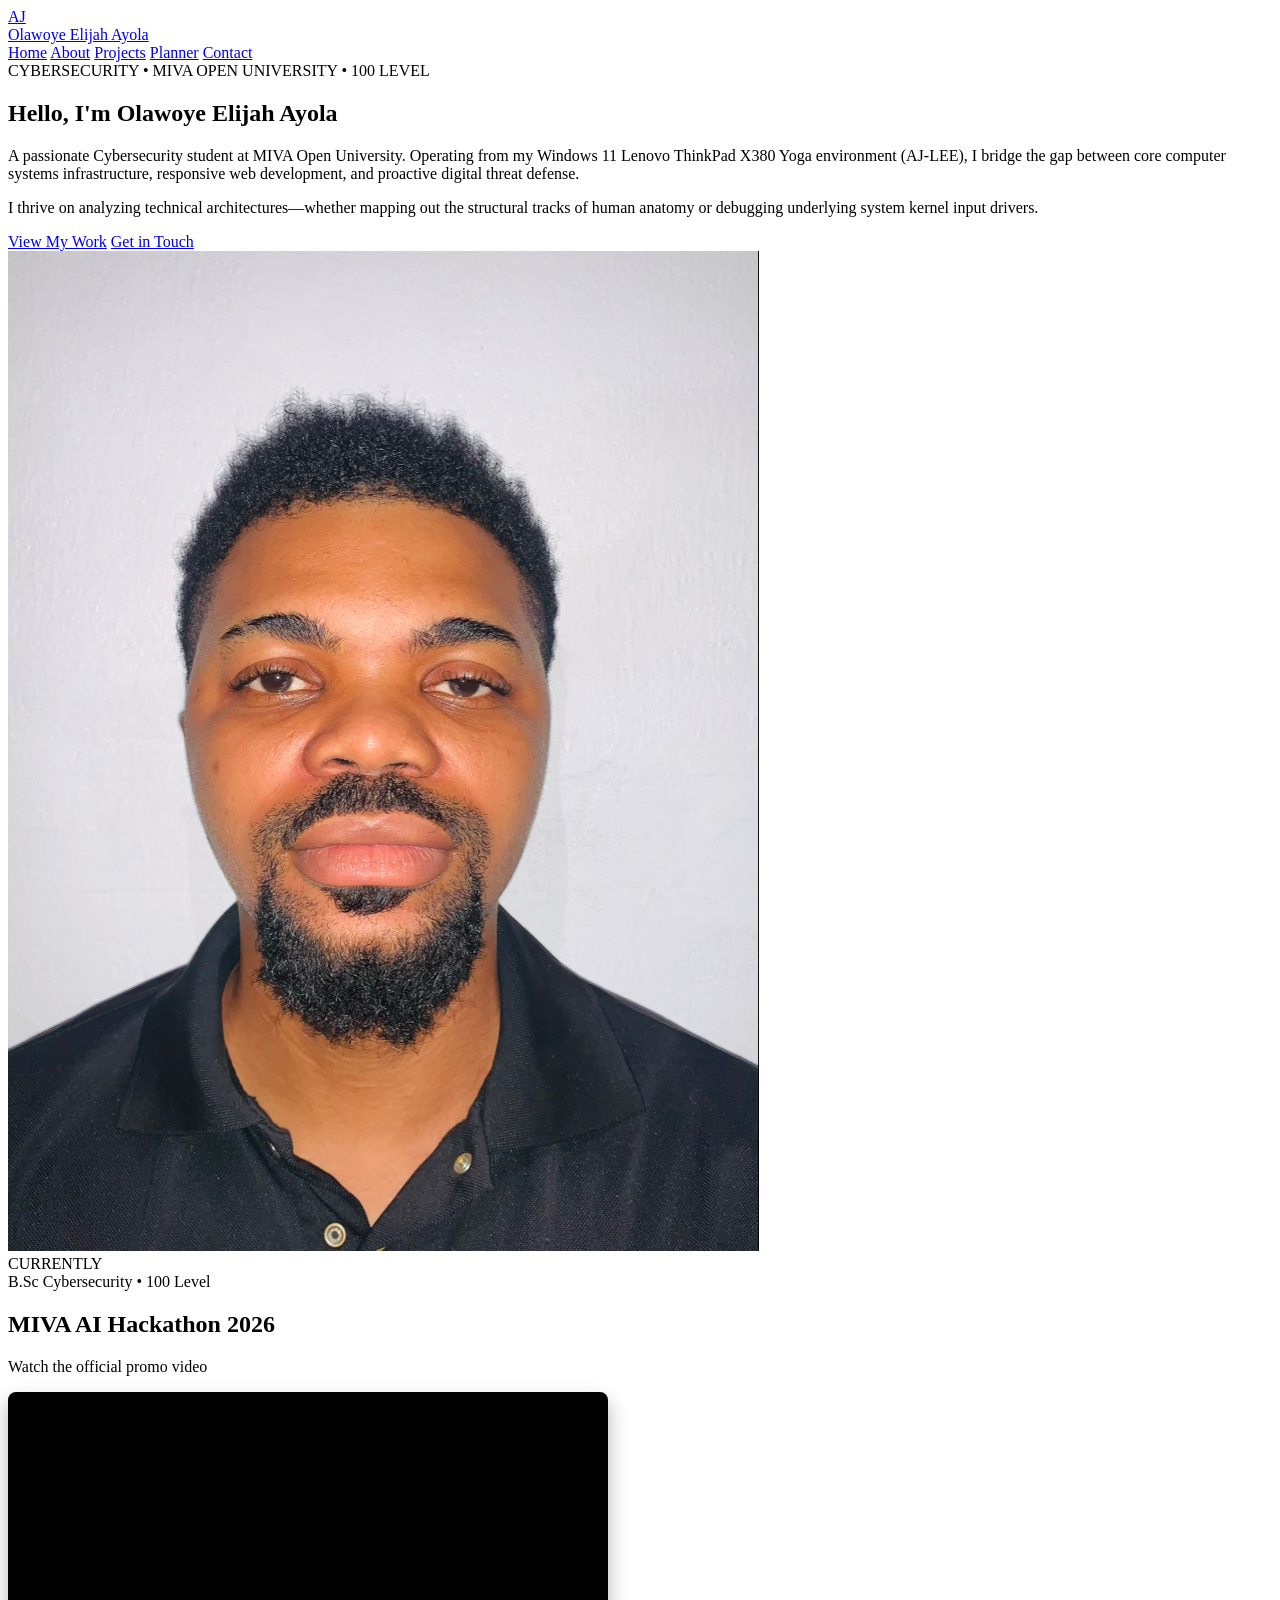
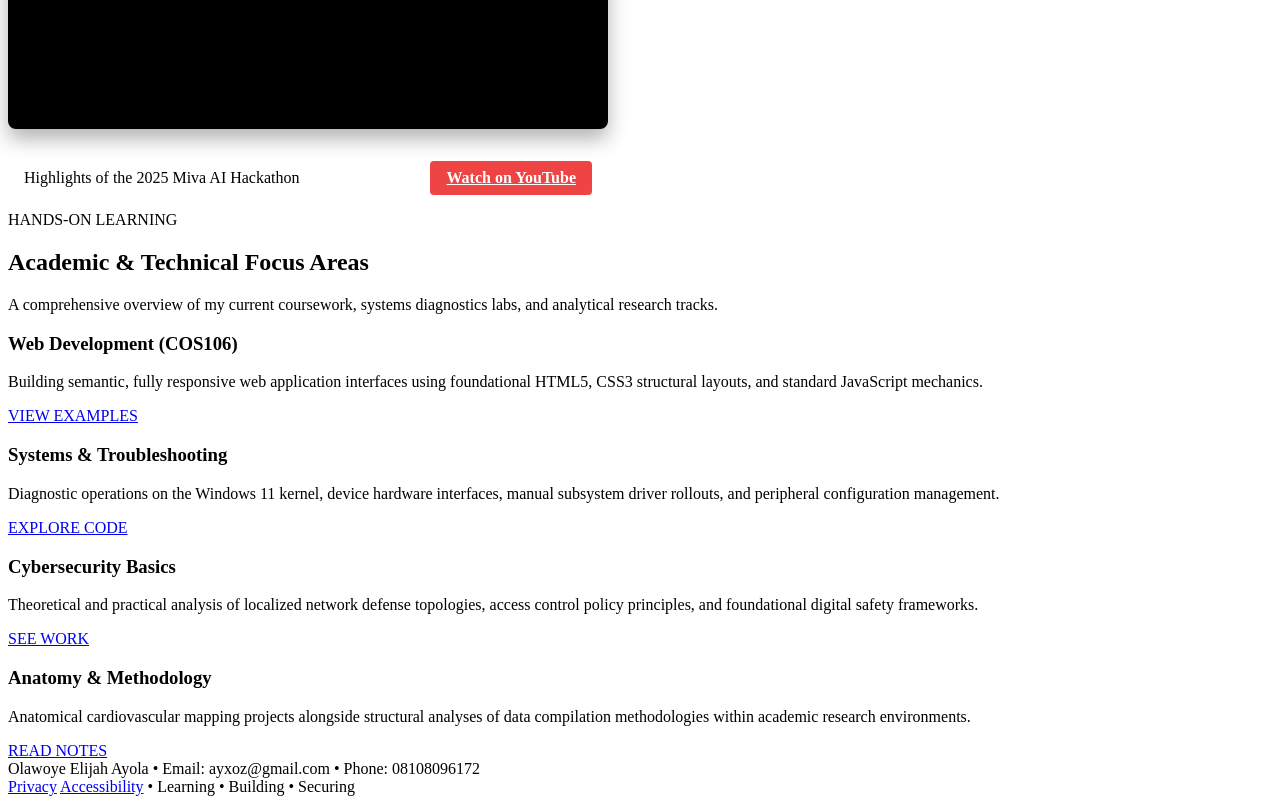
==== Html/index.html @ 64403b64 "Initialize dark mode student portfolio with responsive layouts" ====
<!DOCTYPE html>
<html lang="en">
<head>
  <meta charset="UTF-8">
  <meta name="viewport" content="width=device-width, initial-scale=1.0">
  <title>Home | Olawoye Elijah Ayola Portfolio</title>
  <link rel="stylesheet" href="css/style.css">
</head>
<body>

  <header>
    <nav>
      <a href="index.html">
        <div>
          <span>AJ</span>
        </div>
        <span>Olawoye Elijah Ayola</span>
      </a>
      <div>
        <a href="index.html" class="active">Home</a>
        <a href="about.html">About</a>
        <a href="projects.html">Projects</a>
        <a href="planner.html">Planner</a>
        <a href="contact.html">Contact</a>
      </div>
    </nav>
  </header>

  <main>
    <!-- Hero Section -->
    <section class="hero-section">
      <div>
        <div>
          <div class="status-indicator"></div>
          <span>CYBERSECURITY • MIVA OPEN UNIVERSITY • 100 LEVEL</span>
        </div>
        
        <h1>
          Hello, I'm <span>Olawoye Elijah Ayola</span>
        </h1>
        
        <p>
          A passionate Cybersecurity student at MIVA Open University. Operating from my Windows 11 Lenovo ThinkPad X380 Yoga environment (AJ-LEE), I bridge the gap between core computer systems infrastructure, responsive web development, and proactive digital threat defense. 
        </p>
        <p>
          I thrive on analyzing technical architectures—whether mapping out the structural tracks of human anatomy or debugging underlying system kernel input drivers.
        </p>
        
        <div>
          <a href="projects.html" class="btn-primary">View My Work</a>
          <a href="contact.html" class="btn-secondary">Get in Touch</a>
        </div>
      </div>

      <div>
        <div class="image-container">
          <img alt="Olawoye Elijah Ayola - Cybersecurity student at MIVA Open University, professional portrait" src="/Html/Img/profile1.jpg">
          <div>
            <div>
              <div class="icon-box"><i></i></div>
              <div>
                <div>CURRENTLY</div>
                <div>B.Sc Cybersecurity • 100 Level</div>
              </div>
            </div>
          </div>
        </div>
      </div>
    </section>

    <!-- Hackathon Section -->
    <section class="hackathon-section">
      <div>
        <h2>MIVA AI Hackathon 2026</h2>
        <p>Watch the official promo video</p>
      </div>
      <div style="width: 100%; max-width: 600px;">
        <div class="video-container" style="position: relative; padding-bottom: 56.25%; height: 0; overflow: hidden; border-radius: 8px; background: #000; box-shadow: 0 10px 20px rgba(0,0,0,0.3); margin-bottom: 1rem;">
          <iframe 
            src="https://www.youtube.com/embed/dQw4w9WgXcQ_" 
            title="Highlights of the 2025 Miva AI Hackathon" 
            frameborder="0" 
            allow="accelerometer; autoplay; clipboard-write; encrypted-media; gyroscope; picture-in-picture; web-share" 
            allowfullscreen
            style="position: absolute; top: 0; left: 0; width: 100%; height: 100%; border: 0;">
          </iframe>
        </div>
        <div style="display: flex; justify-content: space-between; align-items: center; background: rgba(255,255,255,0.05); padding: 1rem; border-radius: 8px;">
          <div>
            <span>Highlights of the 2025 Miva AI Hackathon</span>
          </div>
          <a href="https://www.youtube.com/watch?v=dQw4w9WgXcQ_" rel="noopener noreferrer" target="_blank" style="background-color: #ef4444; color: white; padding: 0.5rem 1rem; border-radius: 4px; font-weight: bold;">
            Watch on YouTube
          </a>
        </div>
      </div>
    </section>

    <!-- Focus Areas / Cards Section -->
    <section class="services-section">
      <div>
        <div>
          <div>HANDS-ON LEARNING</div>
          <h2>Academic & Technical Focus Areas</h2>
        </div>
        <div>
          <p>
            A comprehensive overview of my current coursework, systems diagnostics labs, and analytical research tracks.
          </p>
        </div>
      </div>

      <div class="card-grid">
        <div>
          <div class="card-icon"><i></i></div>
          <h3>Web Development (COS106)</h3>
          <p>
            Building semantic, fully responsive web application interfaces using foundational HTML5, CSS3 structural layouts, and standard JavaScript mechanics.
          </p>
          <a href="projects.html">VIEW EXAMPLES <i></i></a>
        </div>

        <div>
          <div class="card-icon"><i></i></div>
          <h3>Systems & Troubleshooting</h3>
          <p>
            Diagnostic operations on the Windows 11 kernel, device hardware interfaces, manual subsystem driver rollouts, and peripheral configuration management.
          </p>
          <a href="projects.html">EXPLORE CODE <i></i></a>
        </div>

        <div>
          <div class="card-icon"><i></i></div>
          <h3>Cybersecurity Basics</h3>
          <p>
            Theoretical and practical analysis of localized network defense topologies, access control policy principles, and foundational digital safety frameworks.
          </p>
          <a href="projects.html">SEE WORK <i></i></a>
        </div>

        <div>
          <div class="card-icon"><i></i></div>
          <h3>Anatomy & Methodology</h3>
          <p>
            Anatomical cardiovascular mapping projects alongside structural analyses of data compilation methodologies within academic research environments.
          </p>
          <a href="projects.html">READ NOTES <i></i></a>
        </div>
      </div>
    </section>
  </main>

  <footer>
    <div>
      <div>
        <span>Olawoye Elijah Ayola</span>
        <span>•</span>
        <span>Email: ayxoz@gmail.com</span>
        <span>•</span>
        <span>Phone: 08108096172</span>
      </div>
      <div>
        <a href="#">Privacy</a>
        <a href="#">Accessibility</a>
        <span>•</span>
        <span>Learning • Building • Securing</span>
      </div>
    </div>
  </footer>

<script src="js/script.js"></script>
</body>
</html>
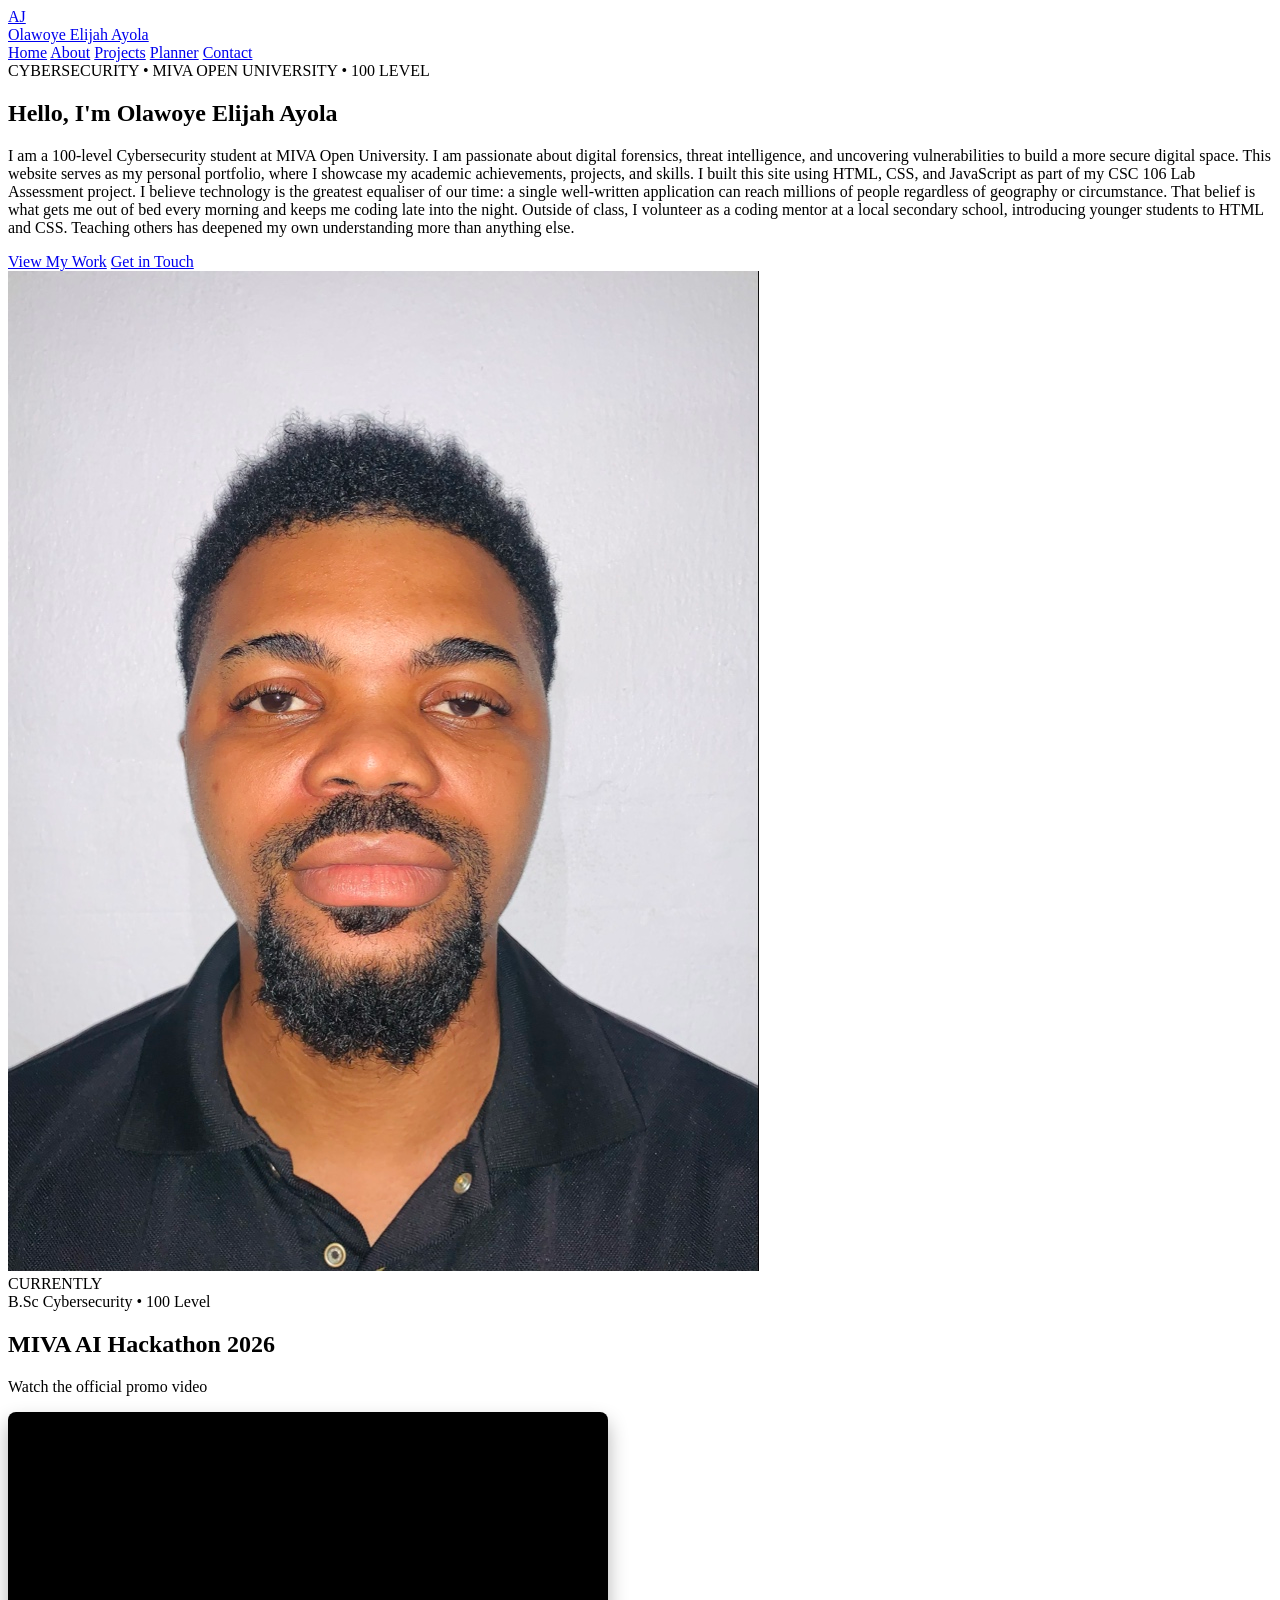
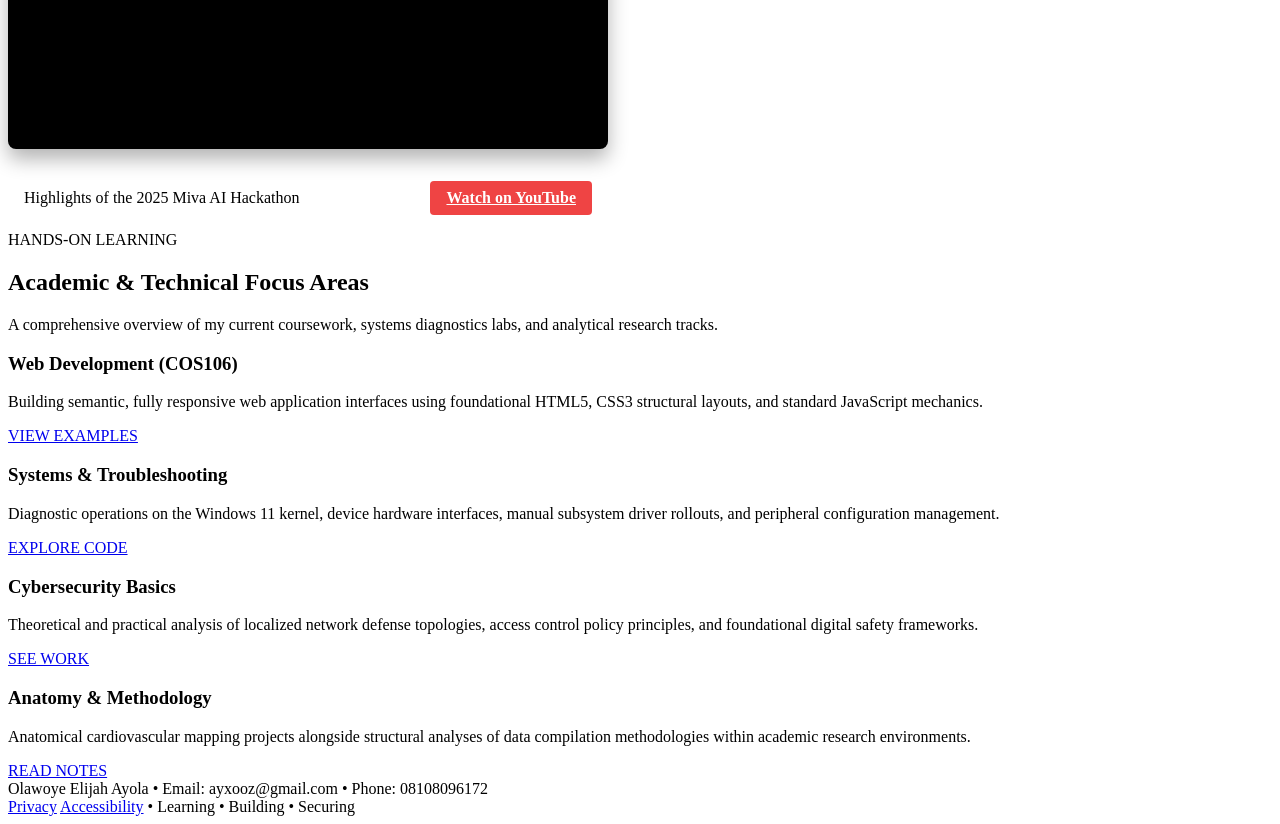
==== commit f1c02efe: "Fix relative paths for CSS and images after moving to root" ====
--- a/Html/index.html
+++ b/Html/index.html
@@ -39,11 +39,11 @@
           Hello, I'm <span>Olawoye Elijah Ayola</span>
         </h1>
         
-        <p>
-          A passionate Cybersecurity student at MIVA Open University. Operating from my Windows 11 Lenovo ThinkPad X380 Yoga environment (AJ-LEE), I bridge the gap between core computer systems infrastructure, responsive web development, and proactive digital threat defense. 
-        </p>
-        <p>
-          I thrive on analyzing technical architectures—whether mapping out the structural tracks of human anatomy or debugging underlying system kernel input drivers.
+        <p> I am a 100-level Cybersecurity student at MIVA Open University. I am passionate about digital forensics, threat intelligence, and uncovering vulnerabilities to build a more secure digital space.
+           This website serves as my personal portfolio, where I showcase my academic achievements, projects, and skills. I built this site using HTML, CSS, and JavaScript as part of my CSC 106 Lab Assessment project.
+              I believe technology is the greatest equaliser of our time:
+             a single well-written application can reach millions of people regardless of geography or circumstance. That belief is what gets me out of bed every morning and keeps me coding late into the night.
+             Outside of class, I volunteer as a coding mentor at a local secondary school, introducing younger students to HTML and CSS. Teaching others has deepened my own understanding more than anything else.
         </p>
         
         <div>
@@ -70,31 +70,31 @@
 
     <!-- Hackathon Section -->
     <section class="hackathon-section">
+  <div>
+    <h2>MIVA AI Hackathon 2026</h2>
+    <p>Watch the official promo video</p>
+  </div>
+  <div style="width: 100%; max-width: 600px;">
+    <div class="video-container" style="position: relative; padding-bottom: 56.25%; height: 0; overflow: hidden; border-radius: 8px; background: #000; box-shadow: 0 10px 20px rgba(0,0,0,0.3); margin-bottom: 1rem;">
+      <iframe 
+        src="https://www.youtube.com/embed/2FuYn7ednXk" 
+        title="Highlights of the 2025 Miva AI Hackathon" 
+        frameborder="0" 
+        allow="accelerometer; autoplay; clipboard-write; encrypted-media; gyroscope; picture-in-picture; web-share" 
+        allowfullscreen
+        style="position: absolute; top: 0; left: 0; width: 100%; height: 100%; border: 0;">
+      </iframe>
+    </div>
+    <div style="display: flex; justify-content: space-between; align-items: center; background: rgba(255,255,255,0.05); padding: 1rem; border-radius: 8px;">
       <div>
-        <h2>MIVA AI Hackathon 2026</h2>
-        <p>Watch the official promo video</p>
+        <span>Highlights of the 2025 Miva AI Hackathon</span>
       </div>
-      <div style="width: 100%; max-width: 600px;">
-        <div class="video-container" style="position: relative; padding-bottom: 56.25%; height: 0; overflow: hidden; border-radius: 8px; background: #000; box-shadow: 0 10px 20px rgba(0,0,0,0.3); margin-bottom: 1rem;">
-          <iframe 
-            src="https://www.youtube.com/embed/dQw4w9WgXcQ_" 
-            title="Highlights of the 2025 Miva AI Hackathon" 
-            frameborder="0" 
-            allow="accelerometer; autoplay; clipboard-write; encrypted-media; gyroscope; picture-in-picture; web-share" 
-            allowfullscreen
-            style="position: absolute; top: 0; left: 0; width: 100%; height: 100%; border: 0;">
-          </iframe>
-        </div>
-        <div style="display: flex; justify-content: space-between; align-items: center; background: rgba(255,255,255,0.05); padding: 1rem; border-radius: 8px;">
-          <div>
-            <span>Highlights of the 2025 Miva AI Hackathon</span>
-          </div>
-          <a href="https://www.youtube.com/watch?v=dQw4w9WgXcQ_" rel="noopener noreferrer" target="_blank" style="background-color: #ef4444; color: white; padding: 0.5rem 1rem; border-radius: 4px; font-weight: bold;">
-            Watch on YouTube
-          </a>
-        </div>
-      </div>
-    </section>
+      <a href="https://www.youtube.com/watch?v=2FuYn7ednXk" rel="noopener noreferrer" target="_blank" style="background-color: #ef4444; color: white; padding: 0.5rem 1rem; border-radius: 4px; font-weight: bold;">
+        Watch on YouTube
+      </a>
+    </div>
+  </div>
+</section>
 
     <!-- Focus Areas / Cards Section -->
     <section class="services-section">
@@ -155,7 +155,7 @@
       <div>
         <span>Olawoye Elijah Ayola</span>
         <span>•</span>
-        <span>Email: ayxoz@gmail.com</span>
+        <span>Email: ayxooz@gmail.com</span>
         <span>•</span>
         <span>Phone: 08108096172</span>
       </div>
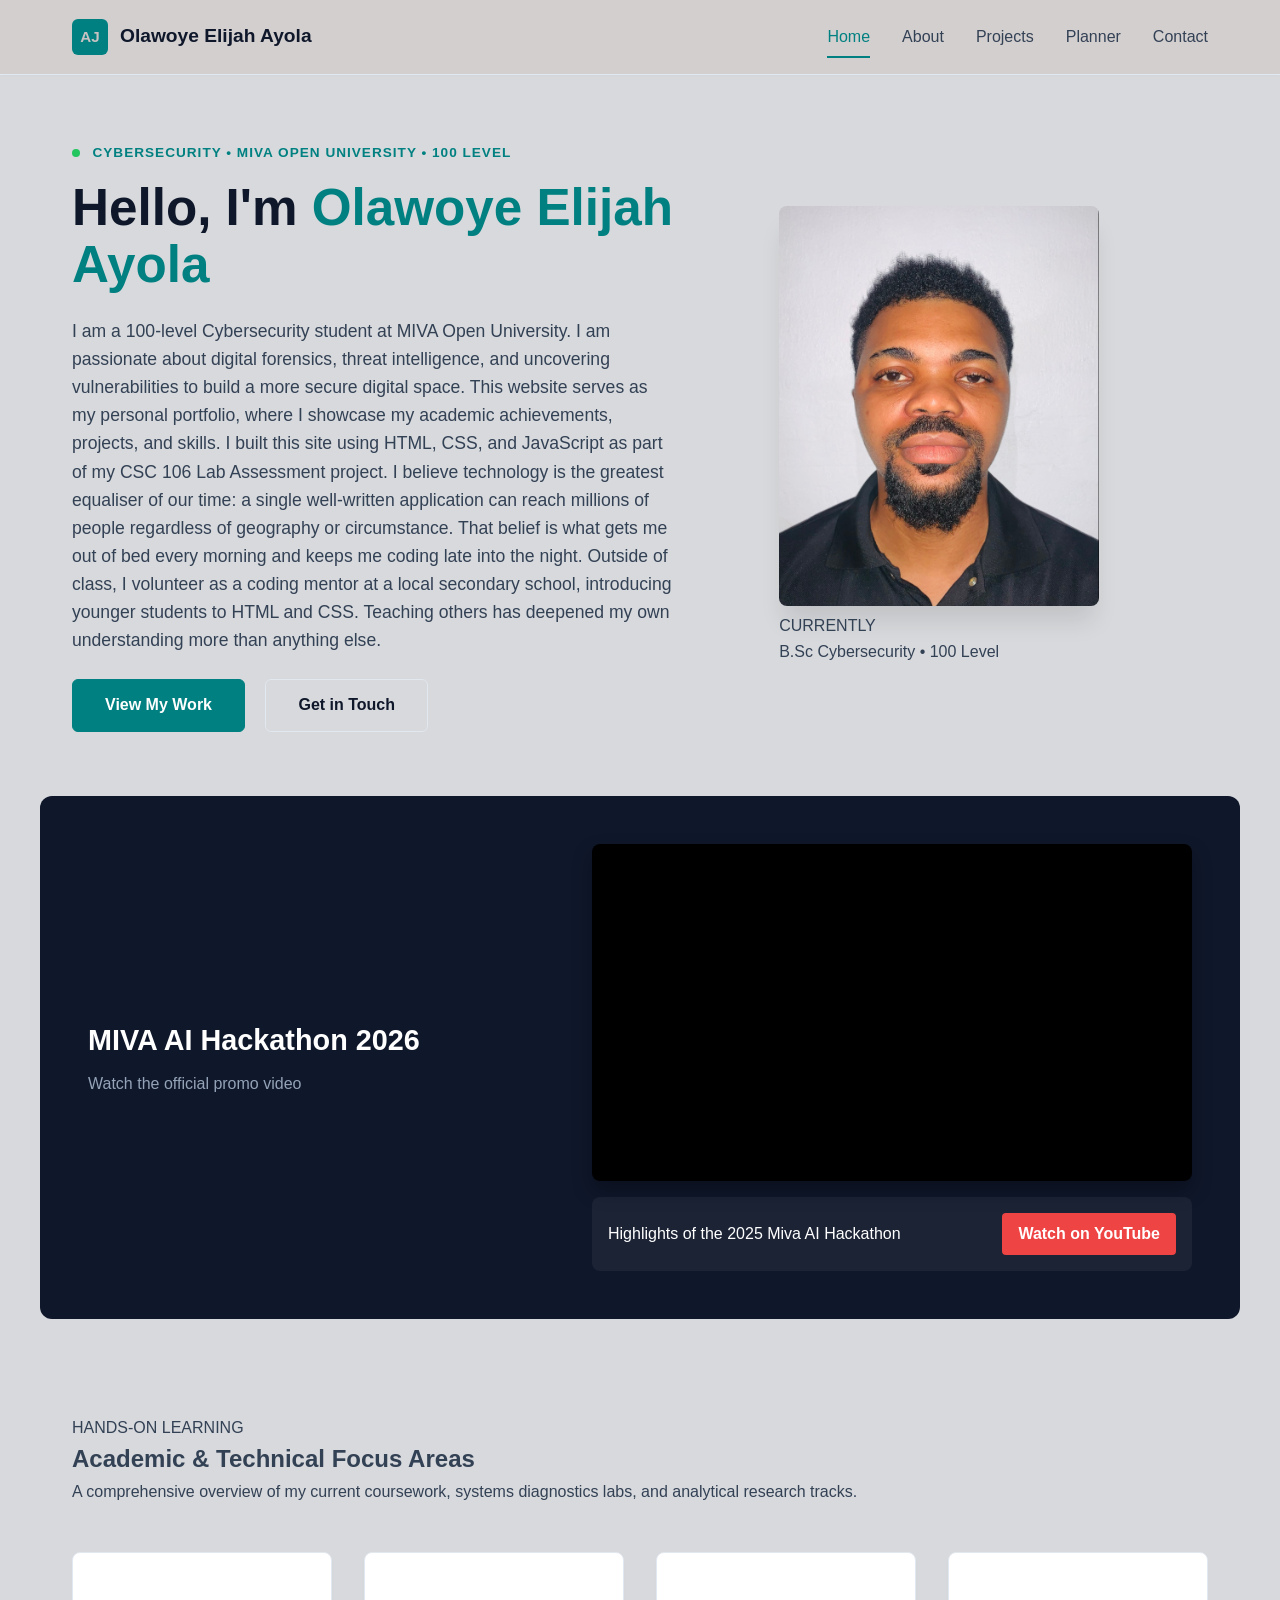
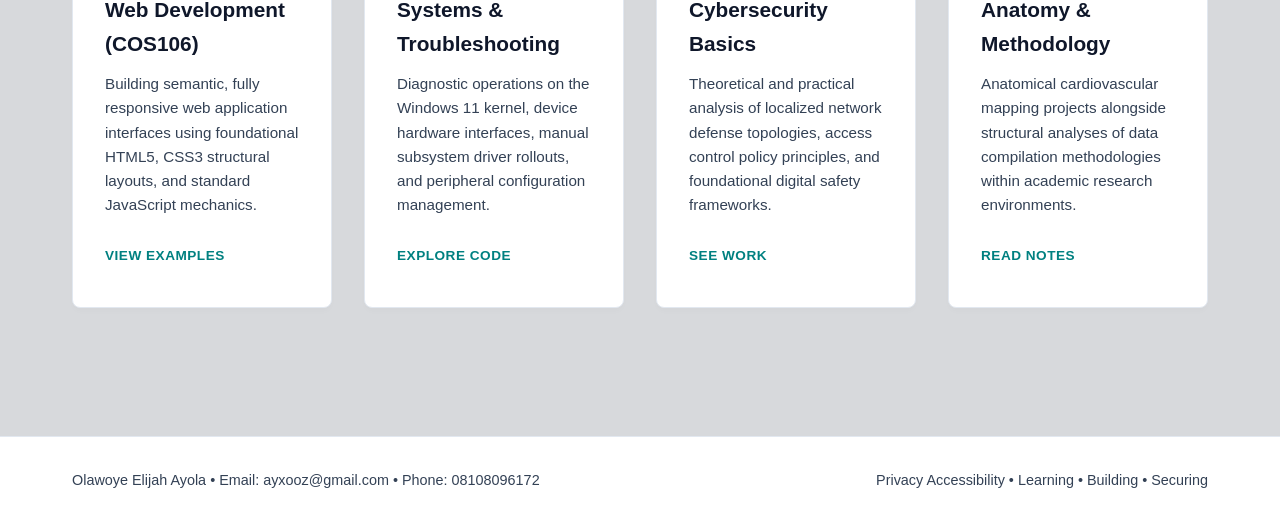
==== commit ff9d7ac6: "Permanently move files to root and correct paths" ====
--- a/Html/index.html
+++ b/Html/index.html
@@ -4,7 +4,7 @@
   <meta charset="UTF-8">
   <meta name="viewport" content="width=device-width, initial-scale=1.0">
   <title>Home | Olawoye Elijah Ayola Portfolio</title>
-  <link rel="stylesheet" href="css/style.css">
+  <link rel="stylesheet" href="Css/style.css">
 </head>
 <body>
 
@@ -54,8 +54,8 @@
 
       <div>
         <div class="image-container">
-          <img alt="Olawoye Elijah Ayola - Cybersecurity student at MIVA Open University, professional portrait" src="/Html/Img/profile1.jpg">
-          <div>
+          <img alt="Olawoye Elijah Ayola - Workspace Environment and Profile Portrait" src="Img/profile1.jpg" style="max-width: 100%; border-radius: 8px;">
+           <div>
             <div>
               <div class="icon-box"><i></i></div>
               <div>
@@ -168,6 +168,6 @@
     </div>
   </footer>
 
-<script src="js/script.js"></script>
+<script src="java/script.js"></script>
 </body>
 </html>
--- a/Html/Css/style.css
+++ b/Html/Css/style.css
@@ -0,0 +1,344 @@
+/* ==========================================================================
+   1. VARIABLES & BASE STYLES
+   ========================================================================== */
+:root {
+  --primary-color: #008080;       /* Crisp Teal Accent */
+  --primary-hover: #006666;       /* Darker Teal for interactive hover states */
+  --bg-dark: #0f172a;             /* Deep Slate Blue (Used for dark headers/accents) */
+  --bg-light: #d7d9dc;            /* Off-white background for clean readability */
+  --text-main: #334155;           /* Soft charcoal for body copy */
+  --text-dark: #0f172a;           /* Sharp dark color for headings */
+  --border-color: #e2e8f0;        /* Subtle divider borders */
+  --card-bg: #ffffff;             /* Crisp white container backgrounds */
+  --font-stack: -apple-system, BlinkMacSystemFont, "Segoe UI", Roboto, Helvetica, Arial, sans-serif;
+}
+
+* {
+  box-sizing: border-box;
+  margin: 0;
+  padding: 0;
+}
+
+body {
+  font-family: var(--font-stack);
+  background-color: var(--bg-light);
+  color: var(--text-main);
+  line-height: 1.6;
+  font-size: 16px;
+}
+
+a {
+  text-decoration: none;
+  color: inherit;
+  transition: all 0.25s ease;
+}
+
+/* ==========================================================================
+   2. HEADER NAVIGATION (Global Layout)
+   ========================================================================== */
+header {
+  background-color: #d3cfcf;
+  border-bottom: 1px solid var(--border-color);
+  position: sticky;
+  top: 0;
+  z-index: 1000;
+  box-shadow: 0 1px 3px rgba(0,0,0,0.02);
+}
+
+nav {
+  max-width: 1200px;
+  margin: 0 auto;
+  padding: 1rem 2rem;
+  display: flex;
+  justify-content: space-between;
+  align-items: center;
+}
+
+/* Branding/Logo */
+nav > a:first-child {
+  display: flex;
+  align-items: center;
+  gap: 0.75rem;
+  font-weight: 700;
+  color: var(--text-dark);
+  font-size: 1.2rem;
+}
+
+nav > a:first-child div {
+  background-color: var(--primary-color);
+  color: #c8c2c2;
+  width: 36px;
+  height: 36px;
+  display: flex;
+  align-items: center;
+  justify-content: center;
+  border-radius: 6px;
+  font-size: 0.95rem;
+  font-weight: 800;
+}
+
+/* Navigation Links */
+nav div:last-child {
+  display: flex;
+  gap: 2rem;
+}
+
+nav div a {
+  font-weight: 500;
+  color: var(--text-main);
+  padding: 0.5rem 0;
+  position: relative;
+}
+
+nav div a:hover, nav div a.active {
+  color: var(--primary-color);
+}
+
+/* Underline effect for active/hover links */
+nav div a::after {
+  content: '';
+  position: absolute;
+  bottom: 0;
+  left: 0;
+  width: 0;
+  height: 2px;
+  background-color: var(--primary-color);
+  transition: width 0.25s ease;
+}
+
+nav div a:hover::after, nav div a.active::after {
+  width: 100%;
+}
+
+/* ==========================================================================
+   3. HERO & MAIN HOME SECTION
+   ========================================================================== */
+.hero-section {
+  max-width: 1200px;
+  margin: 4rem auto;
+  padding: 0 2rem;
+  display: grid;
+  grid-template-columns: 1.2fr 0.8fr;
+  gap: 4rem;
+  align-items: center;
+}
+
+.status-indicator {
+  display: inline-block;
+  width: 8px;
+  height: 8px;
+  background-color: #22c55e; /* Green for online/active system */
+  border-radius: 50%;
+  margin-right: 0.5rem;
+}
+
+.hero-section span {
+  font-size: 0.85rem;
+  font-weight: 700;
+  letter-spacing: 1px;
+  color: var(--primary-color);
+}
+
+.hero-section h1 {
+  font-size: 3.2rem;
+  color: var(--text-dark);
+  line-height: 1.1;
+  margin: 1rem 0 1.5rem;
+}
+
+.hero-section h1 span {
+  font-size: inherit;
+  letter-spacing: normal;
+  color: var(--primary-color);
+  display: inline;
+}
+
+.hero-section p {
+  font-size: 1.1rem;
+  margin-bottom: 1.5rem;
+  max-width: 600px;
+}
+
+/* Buttons */
+.btn-primary, .btn-secondary {
+  display: inline-block;
+  padding: 0.8rem 2rem;
+  border-radius: 6px;
+  font-weight: 600;
+}
+
+.btn-primary {
+  background-color: var(--primary-color);
+  color: #ffffff;
+  margin-right: 1rem;
+  border: 1px solid var(--primary-color);
+}
+
+.btn-primary:hover {
+  background-color: var(--primary-hover);
+  border-color: var(--primary-hover);
+}
+
+.btn-secondary {
+  background-color: transparent;
+  color: var(--text-dark);
+  border: 1px solid var(--border-color);
+}
+
+.btn-secondary:hover {
+  background-color: #f1f5f9;
+  border-color: var(--text-dark);
+}
+
+/* Hero Portrait Styling */
+.image-container {
+  position: relative;
+  justify-self: center;
+}
+
+.image-container img {
+  width: 320px;
+  height: 400px;
+  object-fit: cover;
+  border-radius: 12px;
+  box-shadow: 0 20px 25px -5px rgba(0,0,0,0.1);
+}
+
+/* ==========================================================================
+   4. CARD GRID LAYOUT (Focus Areas / Projects)
+   ========================================================================== */
+.services-section {
+  max-width: 1200px;
+  margin: 6rem auto;
+  padding: 0 2rem;
+}
+
+.card-grid {
+  display: grid;
+  grid-template-columns: repeat(auto-fit, minmax(260px, 1fr));
+  gap: 2rem;
+  margin-top: 3rem;
+}
+
+.card-grid > div {
+  background-color: var(--card-bg);
+  border: 1px solid var(--border-color);
+  padding: 2.5rem 2rem;
+  border-radius: 8px;
+  box-shadow: 0 4px 6px -1px rgba(0,0,0,0.02);
+  transition: transform 0.3s ease, box-shadow 0.3s ease;
+}
+
+.card-grid > div:hover {
+  transform: translateY(-5px);
+  box-shadow: 0 10px 15px -3px rgba(0,0,0,0.05);
+  border-color: var(--primary-color);
+}
+
+.card-grid h3 {
+  font-size: 1.3rem;
+  color: var(--text-dark);
+  margin-bottom: 0.75rem;
+}
+
+.card-grid p {
+  font-size: 0.95rem;
+  color: var(--text-main);
+  margin-bottom: 1.5rem;
+}
+
+.card-grid a {
+  font-size: 0.85rem;
+  font-weight: 700;
+  color: var(--primary-color);
+  letter-spacing: 0.5px;
+}
+
+/* ==========================================================================
+   5. MIVA AI HACKATHON SECTION
+   ========================================================================== */
+.hackathon-section {
+  background-color: var(--bg-dark);
+  color: #ffffff;
+  max-width: 1200px;
+  margin: 4rem auto;
+  padding: 3rem;
+  border-radius: 12px;
+  display: flex;
+  justify-content: space-between;
+  align-items: center;
+  flex-wrap: wrap;
+  gap: 2rem;
+}
+
+.hackathon-section h2 {
+  font-size: 1.8rem;
+  margin-bottom: 0.5rem;
+}
+
+.hackathon-section p {
+  color: #94a3b8;
+}
+
+/* ==========================================================================
+   6. GLOBAL FOOTER STRIP
+   ========================================================================== */
+footer {
+  background-color: #ffffff;
+  border-top: 1px solid var(--border-color);
+  margin-top: 8rem;
+  padding: 2rem 0;
+}
+
+footer > div {
+  max-width: 1200px;
+  margin: 0 auto;
+  padding: 0 2rem;
+  display: flex;
+  justify-content: space-between;
+  align-items: center;
+  flex-wrap: wrap;
+  gap: 1rem;
+  font-size: 0.9rem;
+  color: var(--text-main);
+}
+
+/* ==========================================================================
+   7. MEDIA QUERIES (Responsive Layout Tweaks)
+   ========================================================================== */
+@media (max-width: 968px) {
+  .hero-section {
+    grid-template-columns: 1fr;
+    text-align: center;
+    margin: 2rem auto;
+  }
+  
+  .hero-section p {
+    margin-left: auto;
+    margin-right: auto;
+  }
+  
+  .image-container {
+    order: -1; /* Puts image above text on smaller screens */
+  }
+  
+  .hackathon-section {
+    flex-direction: column;
+    text-align: center;
+  }
+}
+
+@media (max-width: 640px) {
+  nav {
+    flex-direction: column;
+    gap: 1rem;
+  }
+  
+  nav div:last-child {
+    gap: 1.25rem;
+  }
+  
+  .hero-section h1 {
+    font-size: 2.2rem;
+  }
+}
